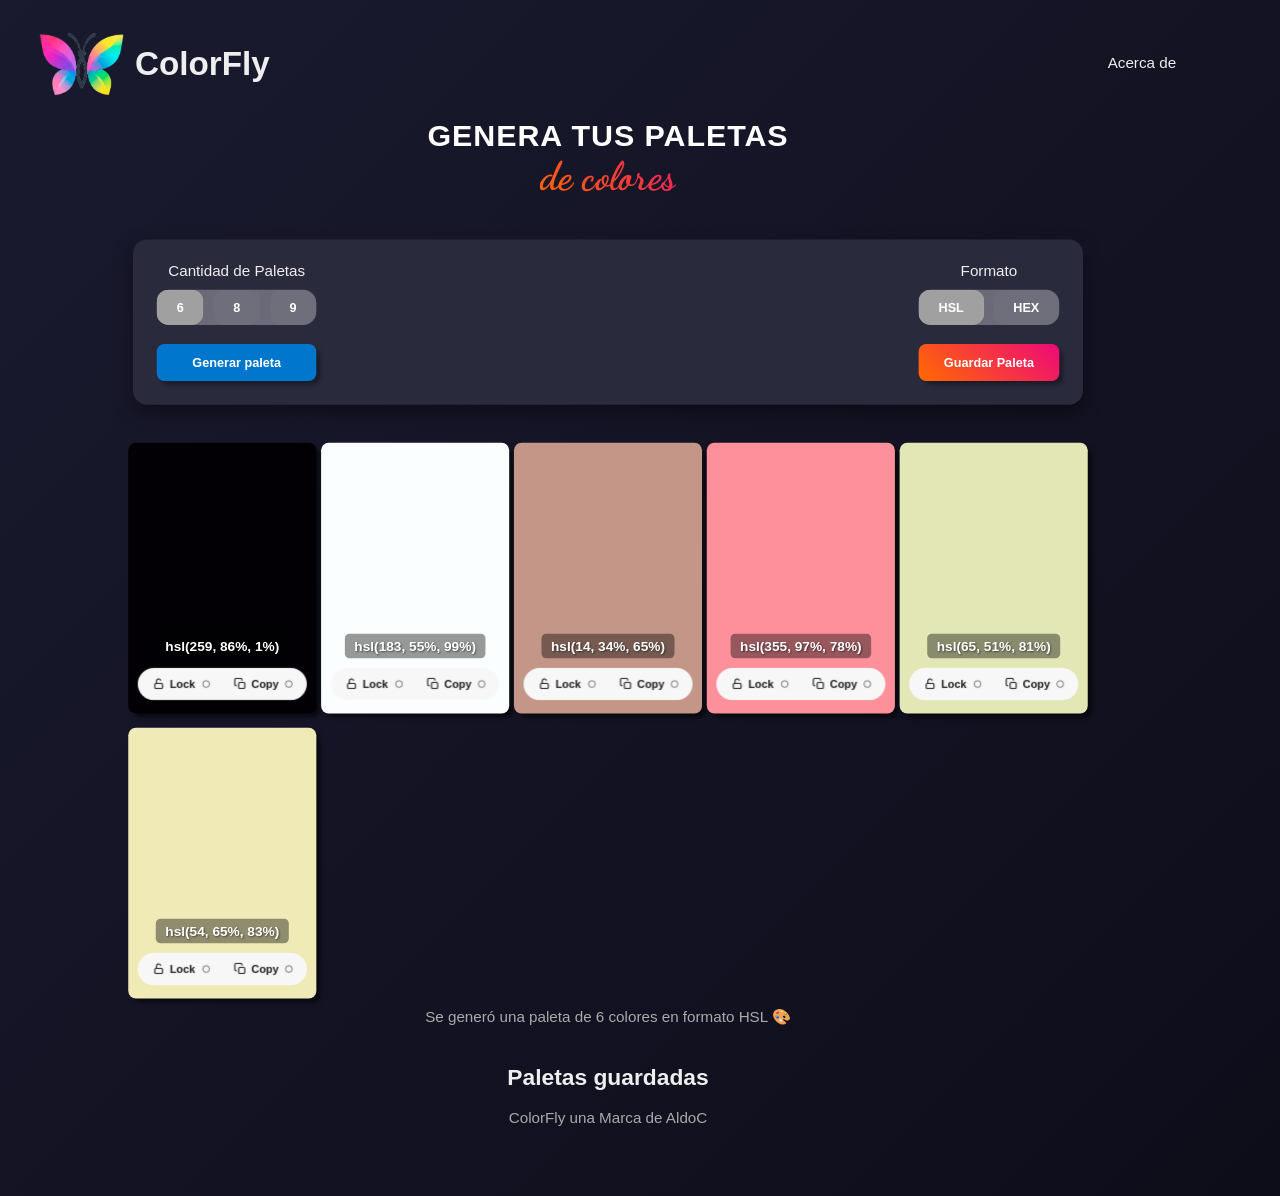
==== index.html @ 23f46060 "muevo carpeta a raiz" ====
<!DOCTYPE html>
<html lang="es">
<head>
  <meta charset="UTF-8">
  <meta name="viewport" content="width=device-width, initial-scale=1.0">
  <title>Colorfly Studio</title>
  <link rel="preconnect" href="https://fonts.googleapis.com">
  <link rel="preconnect" href="https://fonts.gstatic.com" crossorigin>
  <link href="https://fonts.googleapis.com/css2?family=Dancing+Script:wght@600;700&display=swap" rel="stylesheet">
  <link rel="stylesheet" href="css/style.css">
</head>
<body>
  <header>
    <nav>
      <a href="index.html" class="logo">
        <img src="images/color-fly-mariposa.png" alt="logo-color-fly-web">
        <span>ColorFly</span>
      </a>
      <ul>
        <li>Acerca de</li>
      </ul>
    </nav>
    <h1>Genera tus paletas <span class="accent">de colores</span></h1>
  </header>

  <main>
    <!-- Barra de control dividida -->
    <section class="control-panel">
      <!-- Área izquierda -->
      <div class="left-controls">
        <div class="selector-block">
          <label>Cantidad de Paletas</label>
          <div class="palette-size-options">
            <button class="size-btn active" data-size="6">6</button>
            <button class="size-btn" data-size="8">8</button>
            <button class="size-btn" data-size="9">9</button>
          </div>
        </div>
        <button id="generate-btn">Generar paleta</button>
      </div>

      <!-- Área derecha -->
      <div class="right-controls">
        <div class="selector-block">
          <label>Formato</label>
          <div class="format-options">
            <button class="format-btn active" data-format="hsl">HSL</button>
            <button class="format-btn" data-format="hex">HEX</button>
          </div>
        </div>
        <button id="save-btn">Guardar Paleta</button>
      </div>
    </section>

    <!-- Paleta generada -->
    <section id="palette-container"></section>

    <!-- Feedback -->
    <section id="feedback"></section>

    <!-- Paletas guardadas -->
    <section id="saved-palettes">
      <h2>Paletas guardadas</h2>
      <div id="saved-list"></div>
    </section>
  </main>

  <footer class="footer">
    <p>ColorFly una Marca de AldoC</p>
  </footer>

  <script src="js/script.js"></script>
</body>
</html>
---- css/style.css ----
*{
    margin: 0;
    padding: 0;
    box-sizing: border-box;
}

body {
  font-family: 'Poppins', sans-serif;
  background: linear-gradient(135deg, #1a1a2f, #0d0d1a);
  color: #eee;
  min-height: 100vh;
  padding: 10px;  
  text-align: center;
  transform: scale(0.95); 
  transform-origin: top left;
}

nav {
    display: flex;
    justify-content: space-between;
    align-items: center;
    padding-right: 2rem;    
    font-family: 'Segoe UI', Tahoma, Geneva, Verdana, sans-serif;
    font-size: 1rem;
    padding: 1rem 2rem;
}

.logo  {
    display: flex;
    align-items: center;
    gap: 10px;
    text-decoration: none;
    color: #eee;
    font-family: 'Segoe UI', Tahoma, Geneva, Verdana, sans-serif;
    font-weight: 600;
    font-size: 35px
    
}

.logo img {
    width: 90px;
}

ul {
  list-style-type: none;
}


h1 {
  display: flex;
  flex-direction: column;
  align-items: center;
  justify-content: center;
  text-align: center;  
  font-size: 2rem;
  text-transform: uppercase;
  letter-spacing: 1px;
  font-family: 'Poppins', sans-serif;
  font-weight: 700;
  color: #fff;
}

h1 .accent {
  font-family: 'Dancing Script', cursive;
  text-transform: none;
  letter-spacing: normal;
  font-weight: 700;
  font-size: 2.6rem;
  line-height: 1.2;
  background: linear-gradient(45deg, #ff6a00, #ee0979, #0077cc);
  background-size: 300%;
  -webkit-background-clip: text;
  background-clip: text;
  color: transparent;
  animation: gradiente 6s ease infinite;
}

@keyframes gradiente {
  0% { background-position: 0% 50%; }
  50% { background-position: 100% 50%; }
  100% { background-position: 0% 50%; }
}

/* Panel dividido */
.control-panel {
  display: flex;
  justify-content: space-between;
  align-items: flex-start;
  background: #2a2a3d;
  border-radius: 15px;
  padding: 25px;
  box-shadow: 0 8px 20px rgba(0,0,0,0.4);
  max-width: 1000px;
  margin: 40px auto;
}

.left-controls, .right-controls {
  display: flex;
  flex-direction: column;
  gap: 20px;
}

/* Botones tipo isla */
.palette-size-options, .format-options {
	display: flex;
	gap: 10px;
	margin-top: 10px;
	background-color: #ffffff4d;
	border-radius: 14px;
}

.size-btn, .format-btn {
	background: rgba(255, 255, 255, 0.03);
	border: 1px solid rgba(255, 255, 255, 0);
	color: #fff;
	padding: 10px 20px;
	border-radius: 12px;
	cursor: pointer;
	transition: all 0.3s ease;
	font-weight: 600;
}

.size-btn:hover, .format-btn:hover {
  background: rgba(255,255,255,0.2);
}

.size-btn.active, .format-btn.active {
	background: #a0a0a0;
	border-color: #fcfcfc08;
}

/* Botones principales */
#generate-btn {
  background: #0077cc;
  color: #fff;
  font-weight: bold;  
  padding: 12px 25px;
  border-radius: 8px;
  border: none;
  cursor: pointer;
  box-shadow: 5px 5px 5px -1px rgba(0,0,0,0.37);
  -webkit-box-shadow: 5px 5px 5px -1px rgba(0,0,0,0.37);
  -moz-box-shadow: 5px 5px 5px -1px rgba(0,0,0,0.37);
}
#generate-btn:hover { background: #005fa3; }

#save-btn {
  background: linear-gradient(45deg, #ff6a00, #ee0979);
  color: #fff;
  font-weight: bold;  
  padding: 12px 25px;
  border-radius: 8px;
  border: none;
  cursor: pointer;
  box-shadow: 5px 5px 5px -1px rgba(0,0,0,0.37);
  -webkit-box-shadow: 5px 5px 5px -1px rgba(0,0,0,0.37);
  -moz-box-shadow: 5px 5px 5px -1px rgba(0,0,0,0.37);
}
#save-btn:hover { opacity: 0.85; }

/* Paleta generada */
#feedback {
    color: #aaa;
    margin-top: 10px;
}

#palette-container {
	display: grid;
	grid-template-columns: repeat(auto-fit, minmax(170px, auto));
	gap: 15px;
	margin-top: 20px;
	max-width: 1000px;
	align-content: center;
	justify-content: center;
	justify-items: center;
	margin-left: auto;
	margin-right: auto;
}

.color-box {
  display: flex;
  flex-direction: column;
  align-items: center;
  justify-content: flex-end;
  gap: 10px;
  height: 285px;
  border-radius: 8px;
  color: #fff;
  font-weight: bold;
  padding: 14px 10px;
  text-shadow: 1px 1px 2px rgba(0,0,0,0.5);
  opacity: 0;
  transform: translateY(30px);
  animation: showUp 0.8s ease forwards;
  box-shadow: 5px 5px 5px -1px rgba(0,0,0,0.58);
  -webkit-box-shadow: 5px 5px 5px -1px rgba(0,0,0,0.58);
  -moz-box-shadow: 5px 5px 5px -1px rgba(0,0,0,0.58);
  transition: box-shadow 0.3s ease;
}
@keyframes showUp { to { opacity: 1; transform: translateY(0); } }

/* Resalte visual cuando el color está bloqueado */
.color-box.locked {
  box-shadow: 0 0 0 2px #ffd166, 5px 5px 5px -1px rgba(0,0,0,0.58);
}

.color-code {
  background: rgba(0,0,0,0.4);
  padding: 5px 10px;
  border-radius: 5px;
  font-size: 0.9rem;
}

/* Barra de acciones (Lock / Copy) dentro de cada color-box */
.box-actions {
  display: flex;
  align-items: center;
  background: rgb(248, 247, 247);
  backdrop-filter: blur(6px);
  -webkit-backdrop-filter: blur(6px);
  border: 1px solid rgba(255, 255, 255, 0.25);
  border-radius: 30px;
  padding: 4px 6px;
  gap: 4px;
}

.action-btn {
  display: flex;
  align-items: center;
  gap: 5px;
  background: transparent;
  border: none;
  color: #1b1b1b;
  font-size: 0.72rem;
  font-weight: 600;
  padding: 5px 8px;
  border-radius: 20px;
  cursor: pointer;
  transition: background 0.2s ease;
}

.action-btn:hover {
  background: rgba(136, 135, 135, 0.25);
}

.action-btn svg {
  width: 14px;
  height: 14px;
  flex-shrink: 0;
}

.action-divider {
  width: 1px;
  height: 16px;
  background: rgba(255, 255, 255, 0.3);
}

/* Puntito indicador a la derecha de cada botón */
.dot {
  width: 8px;
  height: 8px;
  border-radius: 50%;
  border: 1.5px solid rgba(25, 25, 25, 0.6);
  margin-left: 2px;
  transition: background 0.2s ease, border-color 0.2s ease;
}

.color-box.locked .lock-btn .dot {
  background: #ffd166;
  border-color: #ffd166;
}

/* Paletas guardadas */
#saved-palettes{
    margin-top: 40px;
}

#saved-list{
    display: flex;
    justify-content: flex-start;
}

.saved-palette {
	background: #2a2a3d;
	border-radius: 12px;
	padding: 20px;
	box-shadow: 0 6px 15px rgba(0,0,0,0.3);
	margin-right: 40px;
	width: 30%;
}

.saved-palette-header {
	display: flex;
	align-items: center;
	justify-content: space-between;
	gap: 10px;
}


.saved-palette h3 { margin: 0; color: #fff; }
.saved-palette p { font-size: 0.8rem; color: #aaa; }
.saved-palette .colors { display: flex; gap: 5px; margin-top: 10px; }
.saved-palette .color-box { height: 60px; flex: 1; padding: 0; }

.show-palette-btn {
  display: flex;
  align-items: center;
  gap: 4px;
  flex-shrink: 0;
  background: rgba(255, 255, 255, 0.1);
  border: 1px solid rgba(255, 255, 255, 0.2);
  color: #fff;
  font-size: 0.7rem;
  font-weight: 600;
  padding: 5px 10px;
  border-radius: 20px;
  cursor: pointer;
  transition: background 0.2s ease;
}

.show-palette-btn:hover {
  background: rgba(255, 255, 255, 0.25);
}
.show-palette-btn svg {
  width: 12px;
  height: 12px;
  flex-shrink: 0;
}

/* Toast */
.toast {
  position: fixed;
  bottom: 20px;
  right: 20px;
  background: #0077cc;
  color: #fff;
  padding: 10px 20px;
  border-radius: 6px;
  font-size: 0.9rem;
  opacity: 0;
  transform: translateY(20px);
  transition: opacity 0.3s ease, transform 0.3s ease;
  z-index: 9999;
}
.toast.show { opacity: 1; transform: translateY(0); }

.footer{
    color: #aaa;
    margin-top: 20px;
}
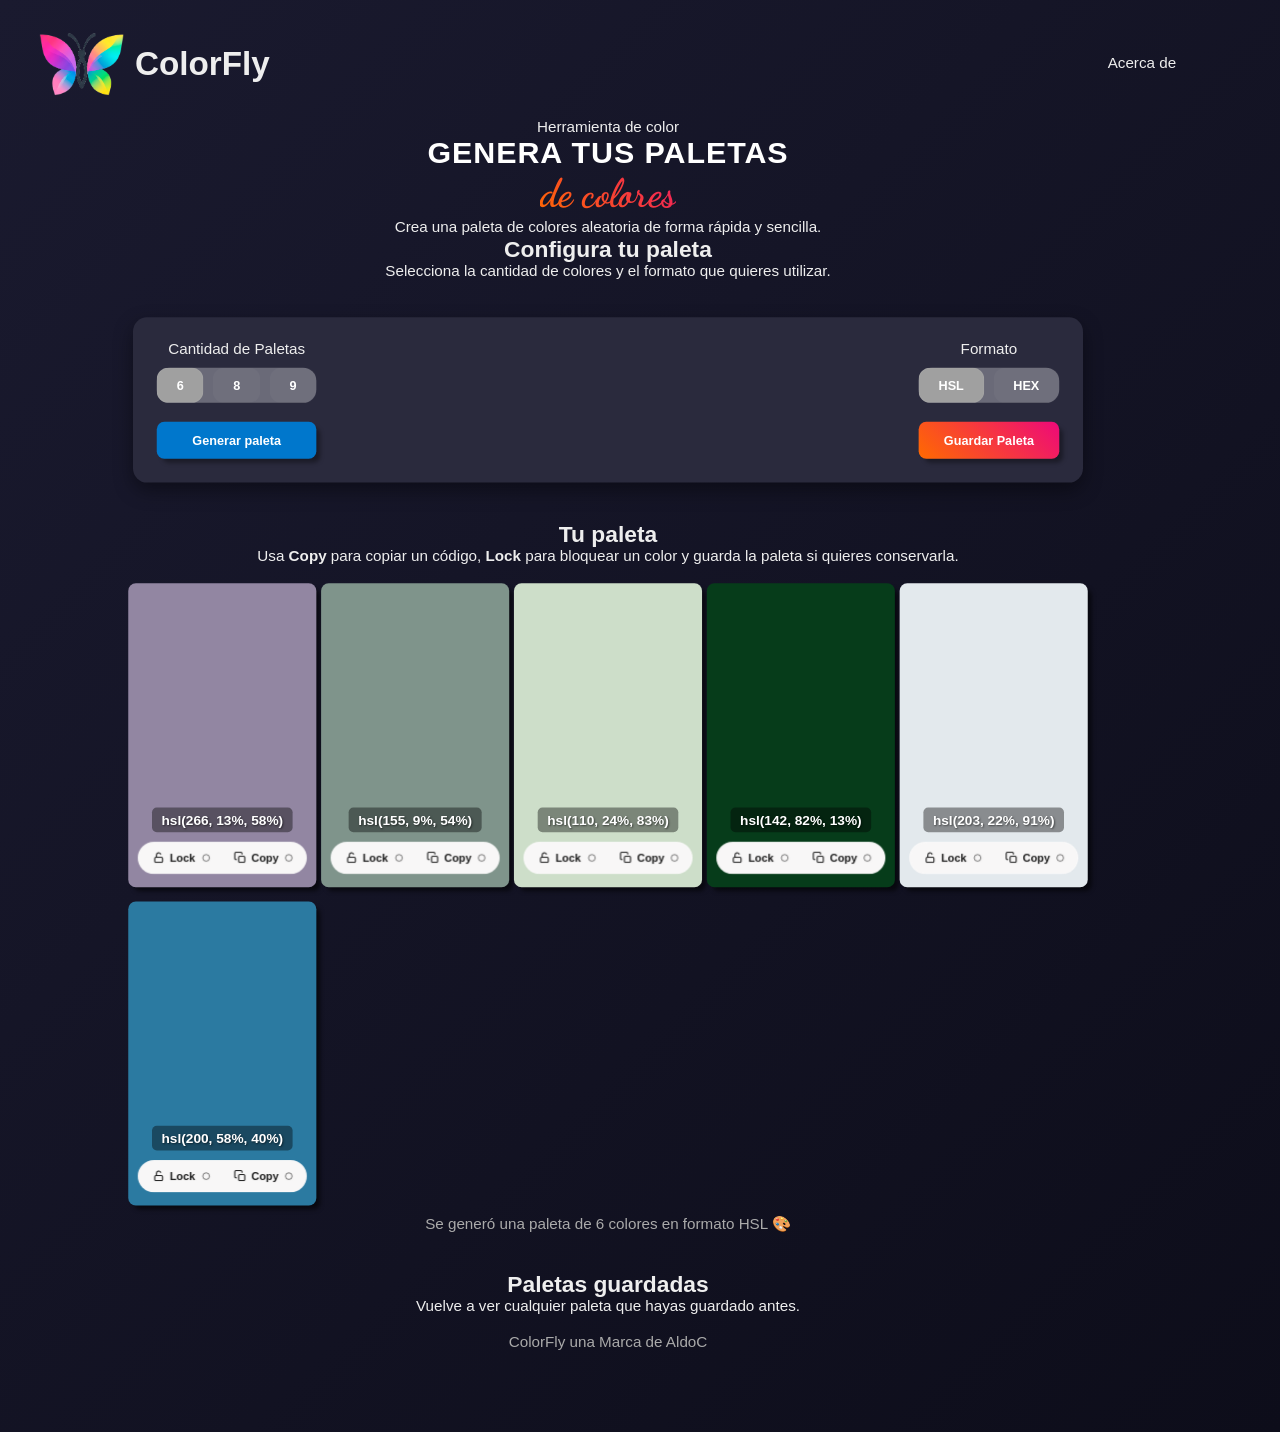
==== commit 70b36693: "se agregan etiquetas en html textos descriptivos de funciones" ====
--- a/index.html
+++ b/index.html
@@ -20,47 +20,64 @@
         <li>Acerca de</li>
       </ul>
     </nav>
+    <p class="eyebrow">Herramienta de color</p>
     <h1>Genera tus paletas <span class="accent">de colores</span></h1>
+    <p class="subtitle">Crea una paleta de colores aleatoria de forma rápida y sencilla.</p>
   </header>
 
   <main>
     <!-- Barra de control dividida -->
-    <section class="control-panel">
-      <!-- Área izquierda -->
-      <div class="left-controls">
-        <div class="selector-block">
-          <label>Cantidad de Paletas</label>
-          <div class="palette-size-options">
-            <button class="size-btn active" data-size="6">6</button>
-            <button class="size-btn" data-size="8">8</button>
-            <button class="size-btn" data-size="9">9</button>
+    <section class="control-panel-wrapper">
+      <div class="section-intro">
+        <h2>Configura tu paleta</h2>
+        <p>Selecciona la cantidad de colores y el formato que quieres utilizar.</p>
+      </div>
+      <div class="control-panel">
+        <!-- Área izquierda -->
+        <div class="left-controls">
+          <div class="selector-block">
+            <label>Cantidad de Paletas</label>
+            <div class="palette-size-options">
+              <button class="size-btn active" data-size="6">6</button>
+              <button class="size-btn" data-size="8">8</button>
+              <button class="size-btn" data-size="9">9</button>
+            </div>
           </div>
+          <button id="generate-btn">Generar paleta</button>
         </div>
-        <button id="generate-btn">Generar paleta</button>
-      </div>
 
-      <!-- Área derecha -->
-      <div class="right-controls">
-        <div class="selector-block">
-          <label>Formato</label>
-          <div class="format-options">
-            <button class="format-btn active" data-format="hsl">HSL</button>
-            <button class="format-btn" data-format="hex">HEX</button>
+        <!-- Área derecha -->
+        <div class="right-controls">
+          <div class="selector-block">
+            <label>Formato</label>
+            <div class="format-options">
+              <button class="format-btn active" data-format="hsl">HSL</button>
+              <button class="format-btn" data-format="hex">HEX</button>
+            </div>
           </div>
+          <button id="save-btn">Guardar Paleta</button>
         </div>
-        <button id="save-btn">Guardar Paleta</button>
       </div>
     </section>
 
     <!-- Paleta generada -->
-    <section id="palette-container"></section>
+    <section class="palette-section">
+      <div class="section-intro">
+        <h2>Tu paleta</h2>
+        <p>Usa <strong>Copy</strong> para copiar un código, <strong>Lock</strong> para bloquear un color y guarda la paleta si quieres conservarla.</p>
+      </div>
+      <section id="palette-container"></section>
+    </section>
 
     <!-- Feedback -->
     <section id="feedback"></section>
 
     <!-- Paletas guardadas -->
     <section id="saved-palettes">
-      <h2>Paletas guardadas</h2>
+      <div class="section-intro">
+        <h2>Paletas guardadas</h2>
+        <p>Vuelve a ver cualquier paleta que hayas guardado antes.</p>
+      </div>
       <div id="saved-list"></div>
     </section>
   </main>
--- a/css/style.css
+++ b/css/style.css
@@ -183,7 +183,7 @@
   align-items: center;
   justify-content: flex-end;
   gap: 10px;
-  height: 285px;
+  height: 320px;
   border-radius: 8px;
   color: #fff;
   font-weight: bold;
